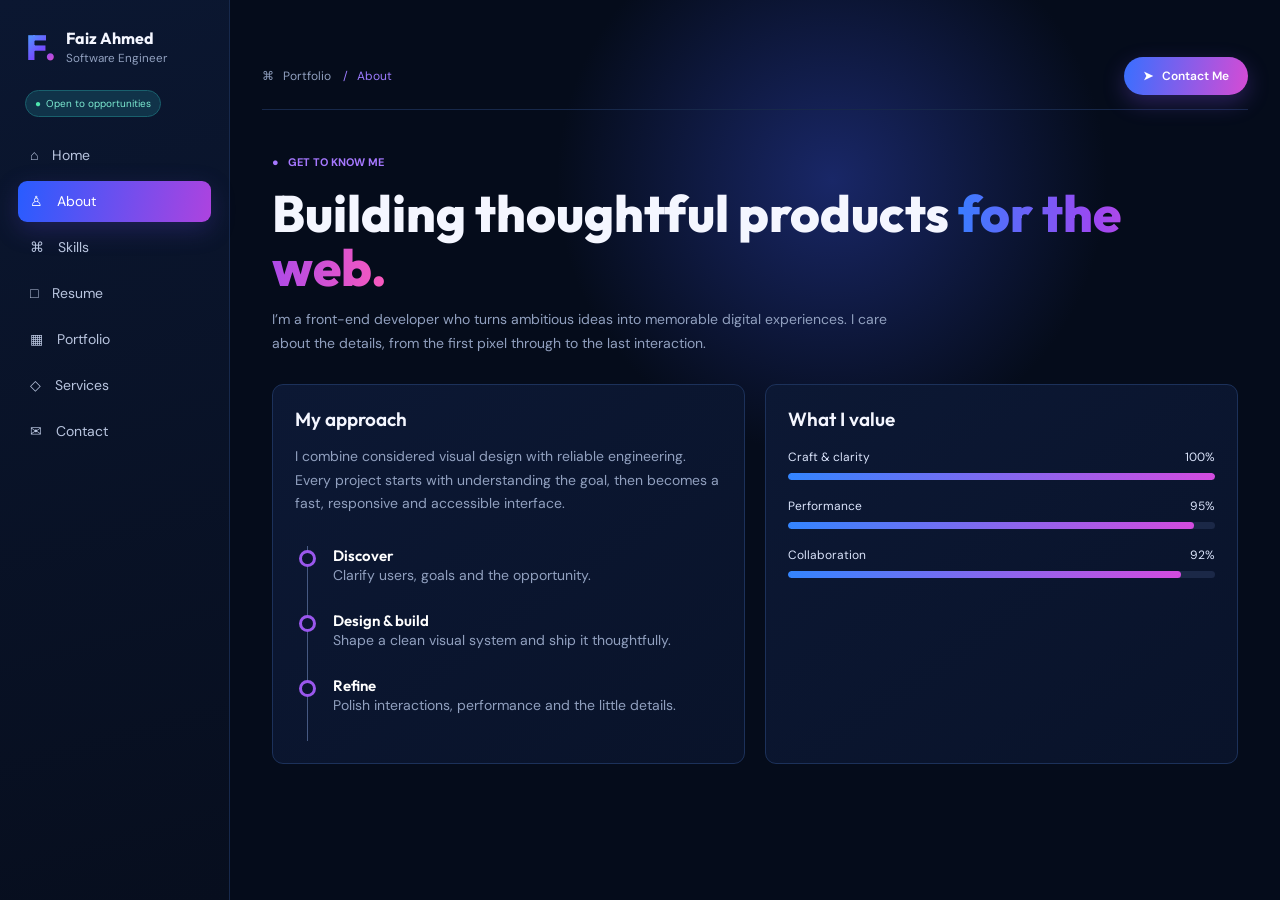
==== about.html @ 24540561 "Create multi-page portfolio website" ====
<!doctype html><html lang="en"><head><meta charset="utf-8"><meta name="viewport" content="width=device-width,initial-scale=1"><title>About — Faiz Ahmed</title><link rel="stylesheet" href="style.css"></head><body><div class="app"><aside class="sidebar"><a class="brand" href="index.html"><span class="mark">F.</span><span><b>Faiz Ahmed</b><small>Software Engineer</small></span></a><span class="availability">Open to opportunities</span><nav class="nav"><a href="index.html">⌂　Home</a><a href="about.html">♙　About</a><a href="skills.html">⌘　Skills</a><a href="resume.html">□　Resume</a><a href="projects.html">▦　Portfolio</a><a href="services.html">◇　Services</a><a href="contact.html">✉　Contact</a></nav></aside><main class="main"><header class="topbar"><div class="crumb">⌘ &nbsp; Portfolio <span>/ &nbsp; About</span></div><a class="contact-pill" href="contact.html">➤ &nbsp; Contact Me</a></header><section class="page reveal"><span class="kicker">● &nbsp; GET TO KNOW ME</span><h1 class="page-title">Building thoughtful products <span class="gradient">for the web.</span></h1><p class="lead">I’m a front-end developer who turns ambitious ideas into memorable digital experiences. I care about the details, from the first pixel through to the last interaction.</p><div class="two-col"><article class="card"><h3>My approach</h3><p class="lead">I combine considered visual design with reliable engineering. Every project starts with understanding the goal, then becomes a fast, responsive and accessible interface.</p><div class="timeline"><div class="timeline-item"><b>Discover</b>Clarify users, goals and the opportunity.</div><div class="timeline-item"><b>Design & build</b>Shape a clean visual system and ship it thoughtfully.</div><div class="timeline-item"><b>Refine</b>Polish interactions, performance and the little details.</div></div></article><article class="card"><h3>What I value</h3><div class="skill"><div class="skill-head"><span>Craft & clarity</span><span>100%</span></div><div class="bar"><span style="width:100%"></span></div></div><div class="skill"><div class="skill-head"><span>Performance</span><span>95%</span></div><div class="bar"><span style="width:95%"></span></div></div><div class="skill"><div class="skill-head"><span>Collaboration</span><span>92%</span></div><div class="bar"><span style="width:92%"></span></div></div></article></div></section></main></div><script src="app.js"></script></body></html>
---- style.css ----
@import url('https://fonts.googleapis.com/css2?family=DM+Sans:wght@400;500;600;700&family=Outfit:wght@400;500;600;700;800&display=swap');
:root{--bg:#050c1b;--panel:#09142b;--line:#1c315a;--muted:#91a0bf;--text:#f4f6ff;--violet:#7047ff;--pink:#ef4cbd;--blue:#3384ff;--shadow:0 20px 50px #0007}*{box-sizing:border-box}html{scroll-behavior:smooth}body{margin:0;background:radial-gradient(circle at 65% 20%,#192767 0,transparent 25%),var(--bg);font:14px 'DM Sans',sans-serif;color:var(--text)}a{text-decoration:none;color:inherit}.app{display:grid;grid-template-columns:230px 1fr;min-height:100vh}.sidebar{position:fixed;width:230px;height:100vh;padding:28px 18px;background:linear-gradient(165deg,#0b1731,#070e1e);border-right:1px solid #17294c;z-index:5}.brand{display:flex;align-items:center;gap:10px;padding:0 8px 24px}.mark{font:800 35px Outfit;color:#fff;line-height:1;background:linear-gradient(135deg,#45abff,#744cff 55%,#f04dc0);-webkit-background-clip:text;color:transparent}.brand b{font:700 16px Outfit;display:block}.brand small,.muted{color:var(--muted)}.availability{font-size:10px;color:#7debd2;background:#103349;border:1px solid #19606d;border-radius:20px;padding:6px 9px;margin:0 7px 18px;display:inline-block}.availability:before{content:'●';color:#4ee5ad;margin-right:5px}.nav{display:grid;gap:5px}.nav a{color:#b9c5df;padding:11px 12px;border-radius:9px;transition:.25s;display:flex;gap:12px;align-items:center}.nav a:hover,.nav a.active{color:#fff;background:linear-gradient(100deg,#285cff,#ad43df);box-shadow:0 8px 25px #4b38aa55}.nav i{font-style:normal;width:16px;text-align:center}.side-bottom{position:absolute;bottom:27px;left:18px;right:18px;border-top:1px solid #203354;padding-top:18px;font-size:10px;color:#a6b2ca}.socials{display:flex;gap:15px;font-size:16px;color:white;margin:12px 0 24px}.hire-box{padding:17px 14px;border-radius:12px;background:radial-gradient(circle at 100% 100%,#e46f43,#6125a7 4%,#111e58 55%);border:1px solid #3a3e8e;color:#dce4ff}.hire-box b{display:block;margin-bottom:5px}.main{grid-column:2;padding:0 32px 50px;max-width:1280px;width:100%;margin:auto}.topbar{height:66px;border-bottom:1px solid #17284a;display:flex;align-items:center;justify-content:space-between;color:var(--muted);font-size:12px}.crumb{display:flex;gap:12px}.crumb span:last-child{color:#9d7bff}.top-actions{display:flex;align-items:center;gap:19px;color:#d9e1ff}.contact-pill,.btn{border:0;color:#fff;cursor:pointer;border-radius:24px;padding:11px 19px;font:600 12px 'DM Sans';transition:.25s}.contact-pill,.btn.primary{background:linear-gradient(100deg,#386fff,#d64bd4);box-shadow:0 8px 22px #7247d255}.btn.secondary{background:transparent;border:1px solid #5360b6}.contact-pill:hover,.btn:hover{transform:translateY(-3px);filter:brightness(1.15)}.home-hero{display:grid;grid-template-columns:1.05fr .95fr;gap:26px;padding:30px 10px 12px;align-items:center}.eyebrow{display:inline-flex;border:1px solid #3f4596;border-radius:16px;padding:5px 11px;font-size:11px;background:#171a4c;color:#fff}.hero-copy h1,.page-title{font:800 clamp(33px,4vw,52px)/1.06 Outfit;margin:16px 0}.gradient{background:linear-gradient(90deg,#397dff,#9d47f1,#fa59bd);-webkit-background-clip:text;color:transparent}.hero-copy p{color:#b9c5df;line-height:1.65;max-width:510px;font-size:13px}.hero-copy strong{font-size:13px}.hero-buttons{display:flex;gap:13px;margin-top:20px}.hero-art{height:250px;border:1px solid #2e4ba1;border-radius:12px;position:relative;overflow:hidden;background:radial-gradient(circle at 40% 50%,#1761d7 0 11%,#5526ad 26%,#0b1943 48%,#081430 100%);box-shadow:inset 0 0 50px #7b34e877,0 15px 36px #060b22}.orb{position:absolute;width:155px;height:155px;border-radius:50%;border:20px solid #2289ff;box-shadow:0 0 45px #237bff;left:25%;top:24%}.orb:after{content:'';position:absolute;inset:-30px;border-radius:50%;border:18px solid #8134c8;border-right-color:transparent}.portrait{position:absolute;right:7%;bottom:0;width:190px;height:225px;background:linear-gradient(135deg,transparent 16%,#15192e 17% 35%,#060817 36%);clip-path:polygon(20% 0,70% 4%,100% 30%,90% 100%,5% 100%,0 20%);filter:drop-shadow(-8px 0 15px #d04cc8);opacity:.98}.portrait:before{content:'';width:90px;height:104px;background:radial-gradient(circle at 48% 36%,#e5ae91 0 20%,#171a22 21% 45%,transparent 46%);position:absolute;top:7px;left:40px;border-radius:50%}.code-card{position:absolute;right:18px;top:16px;padding:13px;width:100px;border-radius:10px;background:#0c1943dd;border:1px solid #4454ac;font-size:9px;color:#bfc9ec}.code-card b{display:block;color:#fff;margin:3px}.stats{display:grid;grid-template-columns:repeat(3,1fr);background:linear-gradient(95deg,#0c1831,#101739);border:1px solid var(--line);border-radius:12px;margin:0 10px 27px}.stat{padding:15px 18px;display:flex;align-items:center;gap:14px;border-right:1px solid #26375d}.stat:last-child{border:0}.stat-icon{background:#28338b;border-radius:9px;padding:10px;color:#b883ff;font-size:18px}.stat b{font-size:16px;display:block}.stat small{color:var(--muted);font-size:10px}.section{padding:10px}.section-head{display:flex;justify-content:space-between;align-items:end;margin:10px 0 15px}.kicker{font-size:11px;color:#a678ff;font-weight:700}.section h2{font:700 24px Outfit;margin:5px 0}.section-sub{color:var(--muted);font-size:11px;max-width:500px;line-height:1.5}.projects{display:grid;grid-template-columns:repeat(3,1fr);gap:13px}.project,.card{background:linear-gradient(145deg,#0c1834,#09132a);border:1px solid var(--line);border-radius:11px;overflow:hidden;transition:.3s}.project:hover,.card:hover{transform:translateY(-6px);border-color:#6c58cd;box-shadow:var(--shadow)}.project-thumb{height:115px;margin:9px;border-radius:7px;background:#151d47;position:relative;overflow:hidden;padding:12px}.project-thumb:after{content:'';position:absolute;inset:0;background:linear-gradient(120deg,transparent 30%,#ffffff18 45%,transparent 60%);transform:translateX(-120%);transition:.6s}.project:hover .project-thumb:after{transform:translateX(120%)}.dash{background:linear-gradient(120deg,#121d54,#472781)}.dash div,.mock-lines{height:7px;background:#ffffff22;border-radius:4px;margin:7px}.dash div:nth-child(2){width:62%;background:#7a4eff}.dash div:nth-child(3){width:80%;background:#2d8bfa}.commerce{background:linear-gradient(135deg,#b8d7ff,#e7e8fb)}.commerce:before{content:'STEP UP YOUR STYLE';font:800 16px Outfit;color:#18366f}.commerce:after{content:'◖';color:#264dde;font-size:95px;position:absolute;right:25px;bottom:-30px}.project-body{padding:0 11px 12px}.project h3{font:600 13px Outfit;margin:3px 0}.project p{font-size:10px;color:#aebbd5;line-height:1.45;margin:4px 0 9px}.tags{display:flex;gap:5px;flex-wrap:wrap}.tag{font-size:8px;border:1px solid #34466f;color:#bdc9e3;border-radius:10px;padding:4px 7px}.page{padding:42px 10px}.page-title{margin-bottom:8px}.lead{max-width:630px;color:var(--muted);line-height:1.7}.two-col{display:grid;grid-template-columns:1fr 1fr;gap:20px;margin-top:28px}.card{padding:22px}.card h3{font:600 19px Outfit;margin:0 0 9px}.skill{margin:18px 0}.skill-head{display:flex;justify-content:space-between;color:#dbe4fb;font-size:12px}.bar{height:7px;background:#1b2847;border-radius:20px;margin-top:8px;overflow:hidden}.bar span{height:100%;display:block;background:linear-gradient(90deg,#3385ff,#d34bdf);border-radius:20px;animation:grow 1.5s ease both}.timeline{position:relative;border-left:1px solid #465982;margin:30px 0 0 12px}.timeline-item{position:relative;padding:0 0 25px 25px;color:var(--muted);line-height:1.5}.timeline-item:before{content:'';position:absolute;width:11px;height:11px;border:3px solid #9a57ed;background:#0a1430;border-radius:50%;left:-9px;top:4px}.timeline-item b{display:block;color:#fff;font:600 15px Outfit}.service-grid{display:grid;grid-template-columns:repeat(3,1fr);gap:16px;margin-top:28px}.service-icon{font-size:28px;margin-bottom:15px}.contact-grid{display:grid;grid-template-columns:.85fr 1.15fr;gap:20px;margin-top:28px}.contact-item{padding:14px 0;border-bottom:1px solid #23375d;color:var(--muted)}.contact-item b{display:block;color:#fff;margin-bottom:4px}.form{display:grid;gap:14px}.form-row{display:grid;grid-template-columns:1fr 1fr;gap:14px}input,textarea{background:#08142c;border:1px solid #29416e;border-radius:8px;padding:13px;color:#fff;font:13px 'DM Sans';width:100%;outline:0}textarea{height:120px;resize:vertical}input:focus,textarea:focus{border-color:#8457ec;box-shadow:0 0 0 3px #8457ec22}.reveal{animation:up .65s both}@keyframes up{from{opacity:0;transform:translateY(18px)}to{opacity:1;transform:none}}@keyframes grow{from{width:0}}@media(max-width:850px){.app{grid-template-columns:1fr}.sidebar{position:sticky;top:0;width:100%;height:auto;padding:14px 20px;display:flex;align-items:center;gap:15px}.brand{padding:0}.availability,.side-bottom{display:none}.nav{display:flex;overflow:auto;gap:4px}.nav a{white-space:nowrap;padding:8px}.nav i{display:none}.main{grid-column:1;padding:0 18px 35px}.home-hero{grid-template-columns:1fr}.hero-art{height:220px}.projects,.service-grid{grid-template-columns:1fr 1fr}}@media(max-width:560px){.topbar .crumb{display:none}.home-hero{padding-left:0;padding-right:0}.stats{grid-template-columns:1fr}.stat{border-right:0;border-bottom:1px solid #26375d}.projects,.service-grid,.two-col,.contact-grid,.form-row{grid-template-columns:1fr}.project-thumb{height:140px}.page{padding-left:0;padding-right:0}.hero-copy h1{font-size:37px}}
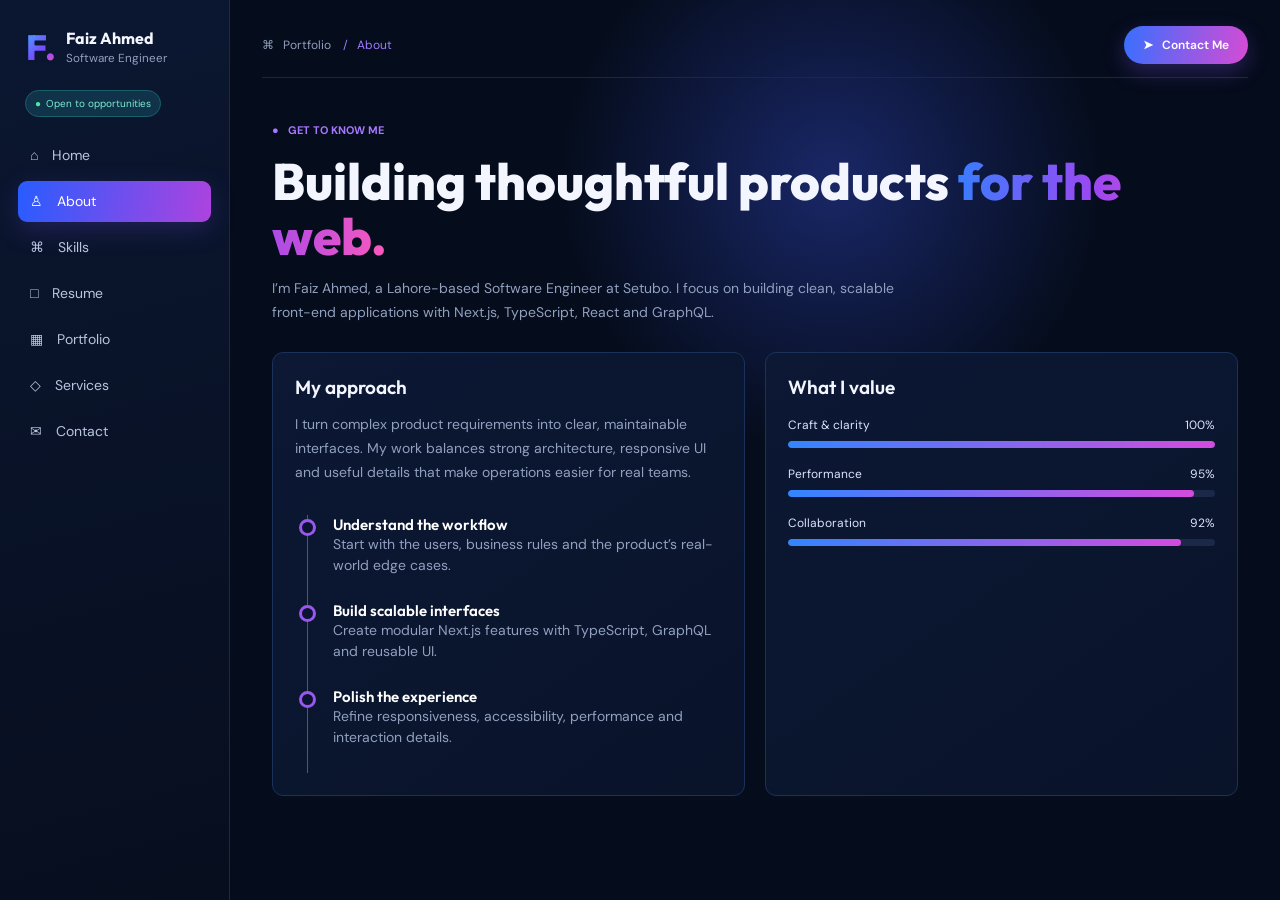
==== commit 142c7d53: "Personalize portfolio with professional profile details" ====
--- a/about.html
+++ b/about.html
@@ -1 +1 @@
-<!doctype html><html lang="en"><head><meta charset="utf-8"><meta name="viewport" content="width=device-width,initial-scale=1"><title>About — Faiz Ahmed</title><link rel="stylesheet" href="style.css"></head><body><div class="app"><aside class="sidebar"><a class="brand" href="index.html"><span class="mark">F.</span><span><b>Faiz Ahmed</b><small>Software Engineer</small></span></a><span class="availability">Open to opportunities</span><nav class="nav"><a href="index.html">⌂　Home</a><a href="about.html">♙　About</a><a href="skills.html">⌘　Skills</a><a href="resume.html">□　Resume</a><a href="projects.html">▦　Portfolio</a><a href="services.html">◇　Services</a><a href="contact.html">✉　Contact</a></nav></aside><main class="main"><header class="topbar"><div class="crumb">⌘ &nbsp; Portfolio <span>/ &nbsp; About</span></div><a class="contact-pill" href="contact.html">➤ &nbsp; Contact Me</a></header><section class="page reveal"><span class="kicker">● &nbsp; GET TO KNOW ME</span><h1 class="page-title">Building thoughtful products <span class="gradient">for the web.</span></h1><p class="lead">I’m a front-end developer who turns ambitious ideas into memorable digital experiences. I care about the details, from the first pixel through to the last interaction.</p><div class="two-col"><article class="card"><h3>My approach</h3><p class="lead">I combine considered visual design with reliable engineering. Every project starts with understanding the goal, then becomes a fast, responsive and accessible interface.</p><div class="timeline"><div class="timeline-item"><b>Discover</b>Clarify users, goals and the opportunity.</div><div class="timeline-item"><b>Design & build</b>Shape a clean visual system and ship it thoughtfully.</div><div class="timeline-item"><b>Refine</b>Polish interactions, performance and the little details.</div></div></article><article class="card"><h3>What I value</h3><div class="skill"><div class="skill-head"><span>Craft & clarity</span><span>100%</span></div><div class="bar"><span style="width:100%"></span></div></div><div class="skill"><div class="skill-head"><span>Performance</span><span>95%</span></div><div class="bar"><span style="width:95%"></span></div></div><div class="skill"><div class="skill-head"><span>Collaboration</span><span>92%</span></div><div class="bar"><span style="width:92%"></span></div></div></article></div></section></main></div><script src="app.js"></script></body></html>
+<!doctype html><html lang="en"><head><meta charset="utf-8"><meta name="viewport" content="width=device-width,initial-scale=1"><title>About — Faiz Ahmed</title><link rel="stylesheet" href="style.css"></head><body><div class="app"><aside class="sidebar"><a class="brand" href="index.html"><span class="mark">F.</span><span><b>Faiz Ahmed</b><small>Software Engineer</small></span></a><span class="availability">Open to opportunities</span><nav class="nav"><a href="index.html">⌂　Home</a><a href="about.html">♙　About</a><a href="skills.html">⌘　Skills</a><a href="resume.html">□　Resume</a><a href="projects.html">▦　Portfolio</a><a href="services.html">◇　Services</a><a href="contact.html">✉　Contact</a></nav></aside><main class="main"><header class="topbar"><div class="crumb">⌘ &nbsp; Portfolio <span>/ &nbsp; About</span></div><a class="contact-pill" href="contact.html">➤ &nbsp; Contact Me</a></header><section class="page reveal"><span class="kicker">● &nbsp; GET TO KNOW ME</span><h1 class="page-title">Building thoughtful products <span class="gradient">for the web.</span></h1><p class="lead">I’m a front-end developer who turns ambitious ideas into memorable digital experiences. I care about the details, from the first pixel through to the last interaction.</p><div class="two-col"><article class="card"><h3>My approach</h3><p class="lead">I combine considered visual design with reliable engineering. Every project starts with understanding the goal, then becomes a fast, responsive and accessible interface.</p><div class="timeline"><div class="timeline-item"><b>Discover</b>Clarify users, goals and the opportunity.</div><div class="timeline-item"><b>Design & build</b>Shape a clean visual system and ship it thoughtfully.</div><div class="timeline-item"><b>Refine</b>Polish interactions, performance and the little details.</div></div></article><article class="card"><h3>What I value</h3><div class="skill"><div class="skill-head"><span>Craft & clarity</span><span>100%</span></div><div class="bar"><span style="width:100%"></span></div></div><div class="skill"><div class="skill-head"><span>Performance</span><span>95%</span></div><div class="bar"><span style="width:95%"></span></div></div><div class="skill"><div class="skill-head"><span>Collaboration</span><span>92%</span></div><div class="bar"><span style="width:92%"></span></div></div></article></div></section></main></div><script src="app.js"></script><script src="profile.js"></script></body></html>
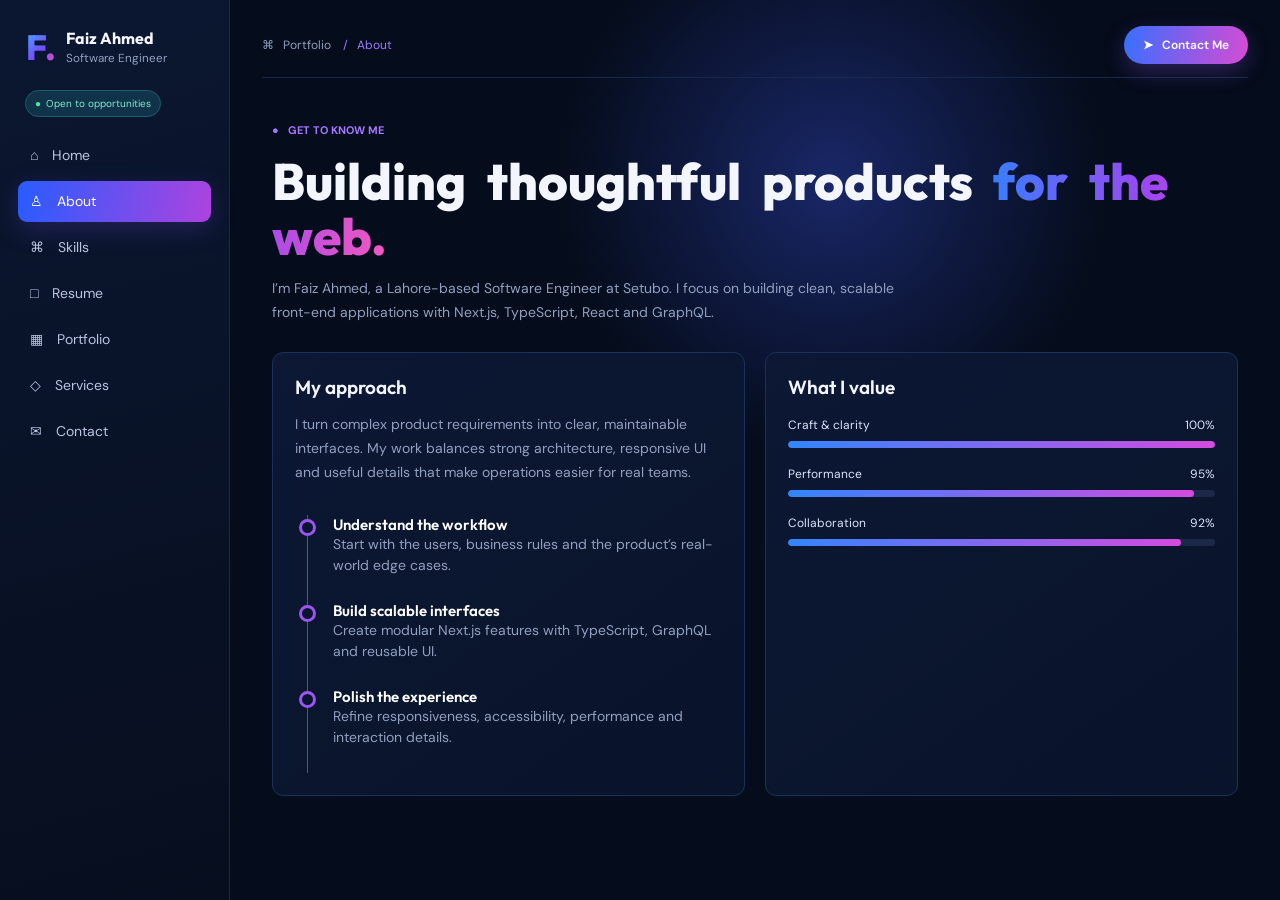
==== commit 949ec550: "Add modern staggered portfolio animations" ====
--- a/about.html
+++ b/about.html
@@ -1 +1 @@
-<!doctype html><html lang="en"><head><meta charset="utf-8"><meta name="viewport" content="width=device-width,initial-scale=1"><title>About — Faiz Ahmed</title><link rel="stylesheet" href="style.css"></head><body><div class="app"><aside class="sidebar"><a class="brand" href="index.html"><span class="mark">F.</span><span><b>Faiz Ahmed</b><small>Software Engineer</small></span></a><span class="availability">Open to opportunities</span><nav class="nav"><a href="index.html">⌂　Home</a><a href="about.html">♙　About</a><a href="skills.html">⌘　Skills</a><a href="resume.html">□　Resume</a><a href="projects.html">▦　Portfolio</a><a href="services.html">◇　Services</a><a href="contact.html">✉　Contact</a></nav></aside><main class="main"><header class="topbar"><div class="crumb">⌘ &nbsp; Portfolio <span>/ &nbsp; About</span></div><a class="contact-pill" href="contact.html">➤ &nbsp; Contact Me</a></header><section class="page reveal"><span class="kicker">● &nbsp; GET TO KNOW ME</span><h1 class="page-title">Building thoughtful products <span class="gradient">for the web.</span></h1><p class="lead">I’m a front-end developer who turns ambitious ideas into memorable digital experiences. I care about the details, from the first pixel through to the last interaction.</p><div class="two-col"><article class="card"><h3>My approach</h3><p class="lead">I combine considered visual design with reliable engineering. Every project starts with understanding the goal, then becomes a fast, responsive and accessible interface.</p><div class="timeline"><div class="timeline-item"><b>Discover</b>Clarify users, goals and the opportunity.</div><div class="timeline-item"><b>Design & build</b>Shape a clean visual system and ship it thoughtfully.</div><div class="timeline-item"><b>Refine</b>Polish interactions, performance and the little details.</div></div></article><article class="card"><h3>What I value</h3><div class="skill"><div class="skill-head"><span>Craft & clarity</span><span>100%</span></div><div class="bar"><span style="width:100%"></span></div></div><div class="skill"><div class="skill-head"><span>Performance</span><span>95%</span></div><div class="bar"><span style="width:95%"></span></div></div><div class="skill"><div class="skill-head"><span>Collaboration</span><span>92%</span></div><div class="bar"><span style="width:92%"></span></div></div></article></div></section></main></div><script src="app.js"></script><script src="profile.js"></script></body></html>
+<!doctype html><html lang="en"><head><meta charset="utf-8"><meta name="viewport" content="width=device-width,initial-scale=1"><title>About — Faiz Ahmed</title><link rel="stylesheet" href="style.css"><link rel="stylesheet" href="motion.css"></head><body><div class="app"><aside class="sidebar"><a class="brand" href="index.html"><span class="mark">F.</span><span><b>Faiz Ahmed</b><small>Software Engineer</small></span></a><span class="availability">Open to opportunities</span><nav class="nav"><a href="index.html">⌂　Home</a><a href="about.html">♙　About</a><a href="skills.html">⌘　Skills</a><a href="resume.html">□　Resume</a><a href="projects.html">▦　Portfolio</a><a href="services.html">◇　Services</a><a href="contact.html">✉　Contact</a></nav></aside><main class="main"><header class="topbar"><div class="crumb">⌘ &nbsp; Portfolio <span>/ &nbsp; About</span></div><a class="contact-pill" href="contact.html">➤ &nbsp; Contact Me</a></header><section class="page reveal"><span class="kicker">● &nbsp; GET TO KNOW ME</span><h1 class="page-title">Building thoughtful products <span class="gradient">for the web.</span></h1><p class="lead">I’m a front-end developer who turns ambitious ideas into memorable digital experiences. I care about the details, from the first pixel through to the last interaction.</p><div class="two-col"><article class="card"><h3>My approach</h3><p class="lead">I combine considered visual design with reliable engineering. Every project starts with understanding the goal, then becomes a fast, responsive and accessible interface.</p><div class="timeline"><div class="timeline-item"><b>Discover</b>Clarify users, goals and the opportunity.</div><div class="timeline-item"><b>Design & build</b>Shape a clean visual system and ship it thoughtfully.</div><div class="timeline-item"><b>Refine</b>Polish interactions, performance and the little details.</div></div></article><article class="card"><h3>What I value</h3><div class="skill"><div class="skill-head"><span>Craft & clarity</span><span>100%</span></div><div class="bar"><span style="width:100%"></span></div></div><div class="skill"><div class="skill-head"><span>Performance</span><span>95%</span></div><div class="bar"><span style="width:95%"></span></div></div><div class="skill"><div class="skill-head"><span>Collaboration</span><span>92%</span></div><div class="bar"><span style="width:92%"></span></div></div></article></div></section></main></div><script src="app.js"></script><script src="profile.js"></script><script src="motion.js"></script></body></html>
--- a/motion.css
+++ b/motion.css
@@ -0,0 +1,2 @@
+/* Modern, scroll-driven motion layer */
+.reveal{animation:none!important}.motion-item{opacity:0;transform:translateY(26px) scale(.985);filter:blur(6px);transition:opacity .72s cubic-bezier(.16,1,.3,1),transform .72s cubic-bezier(.16,1,.3,1),filter .72s cubic-bezier(.16,1,.3,1);transition-delay:var(--delay,0ms)}.motion-item.is-visible{opacity:1;transform:translateY(0) scale(1);filter:blur(0)}.motion-word{display:inline-block;opacity:0;transform:translateY(1em) rotate(3deg);filter:blur(5px);transition:opacity .55s cubic-bezier(.16,1,.3,1),transform .55s cubic-bezier(.16,1,.3,1),filter .55s ease;transition-delay:var(--word-delay,0ms);margin-right:.23em}.motion-title.is-visible .motion-word{opacity:1;transform:none;filter:none}.hero-art{isolation:isolate;transform-style:preserve-3d;transition:transform .5s cubic-bezier(.16,1,.3,1),box-shadow .5s ease}.hero-art:hover{transform:perspective(800px) rotateX(var(--tilt-y,0deg)) rotateY(var(--tilt-x,0deg)) translateY(-5px);box-shadow:0 28px 56px #050a1ccc,inset 0 0 50px #7b34e877}.hero-art .orb{animation:orbFloat 5s ease-in-out infinite}.hero-art .code-card{animation:cardFloat 4s ease-in-out infinite .5s}.project{transform-origin:center bottom}.project img{transition:transform .7s cubic-bezier(.16,1,.3,1),filter .5s ease}.project:hover img{transform:scale(1.08);filter:saturate(1.16) contrast(1.04)}.stat{transition:background .3s ease,transform .35s cubic-bezier(.16,1,.3,1)}.stat:hover{transform:translateY(-4px);background:#17275a}.btn,.contact-pill{position:relative;overflow:hidden}.btn:before,.contact-pill:before{content:'';position:absolute;inset:0;background:linear-gradient(110deg,transparent 25%,#fff5 47%,transparent 68%);transform:translateX(-130%);transition:transform .65s ease}.btn:hover:before,.contact-pill:hover:before{transform:translateX(130%)}.nav a{transition:transform .25s ease,background .25s ease,color .25s ease,box-shadow .25s ease}.nav a:hover{transform:translateX(4px)}@keyframes orbFloat{50%{transform:translate3d(0,-12px,18px) scale(1.04)}}@keyframes cardFloat{50%{transform:translateY(-8px)}}@media(prefers-reduced-motion:reduce){*,*:before,*:after{animation-duration:.01ms!important;animation-iteration-count:1!important;transition-duration:.01ms!important}.motion-item,.motion-word{opacity:1;transform:none;filter:none}}
